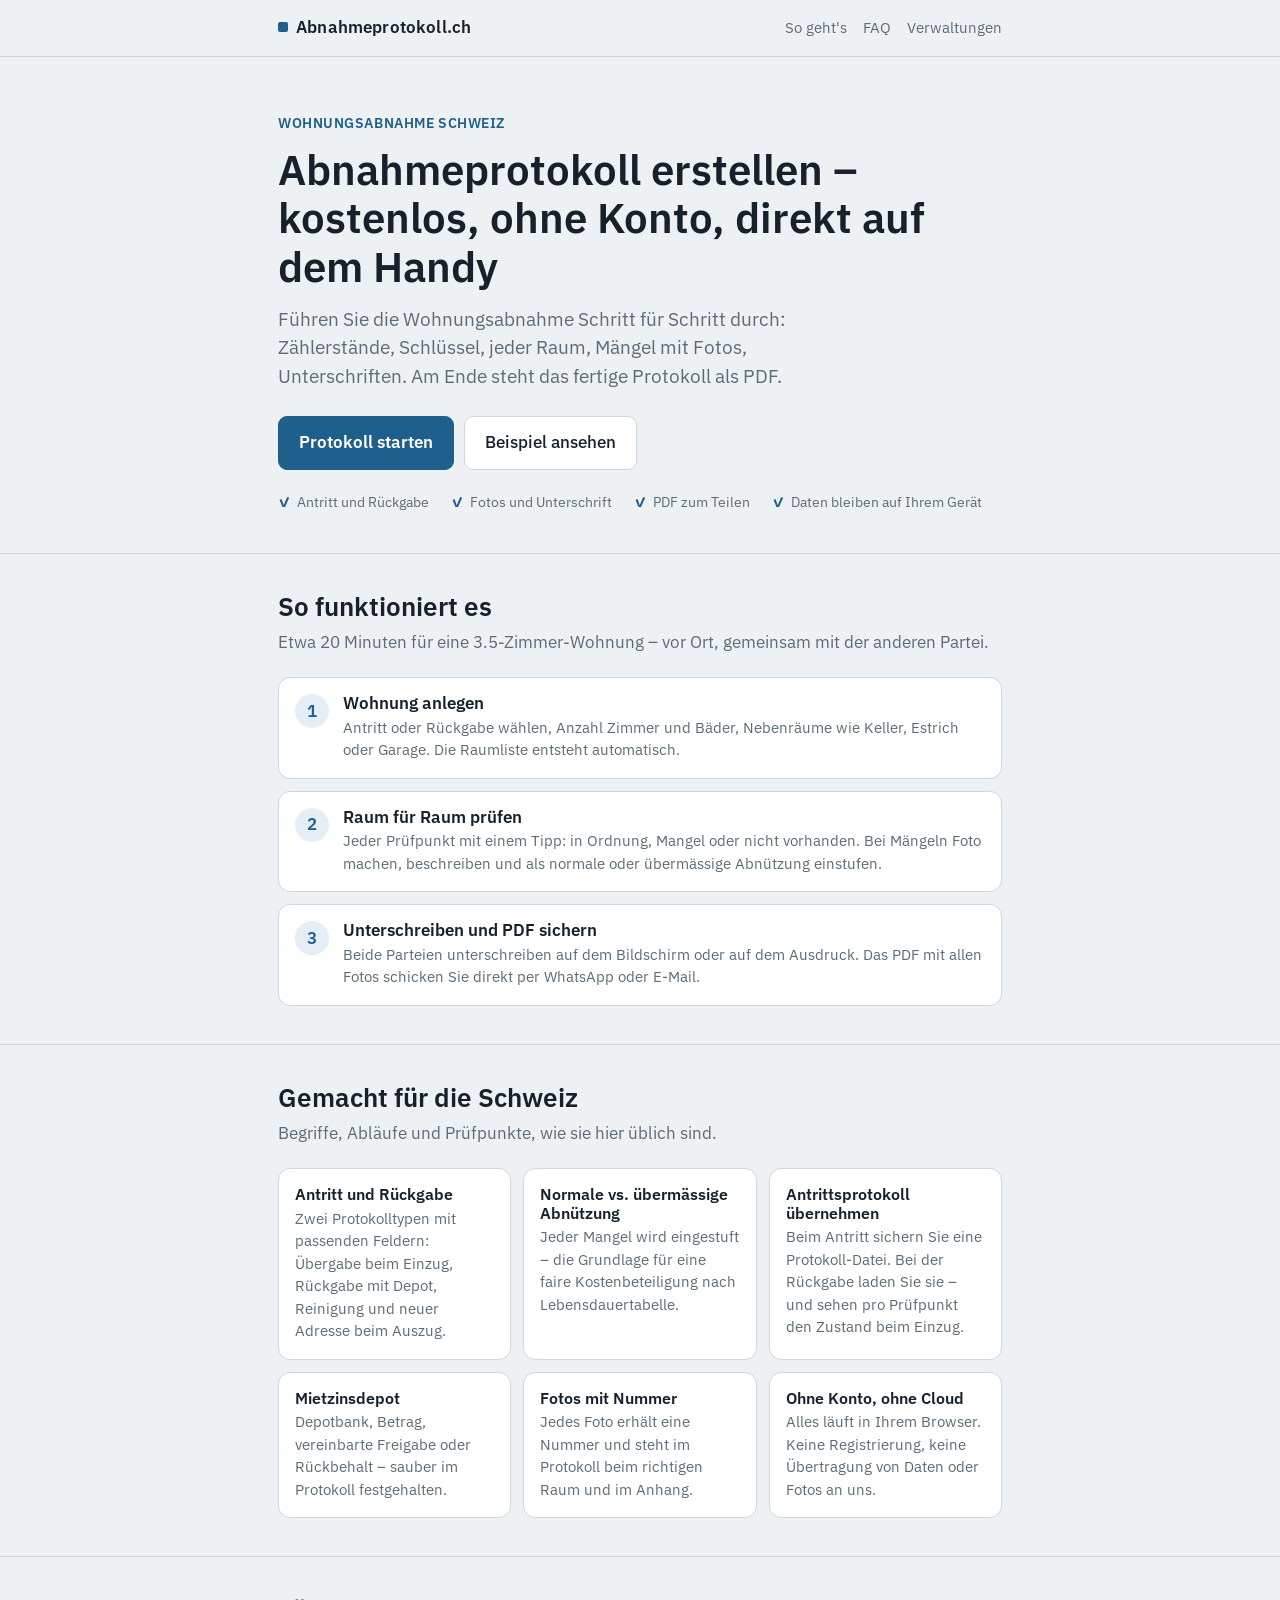
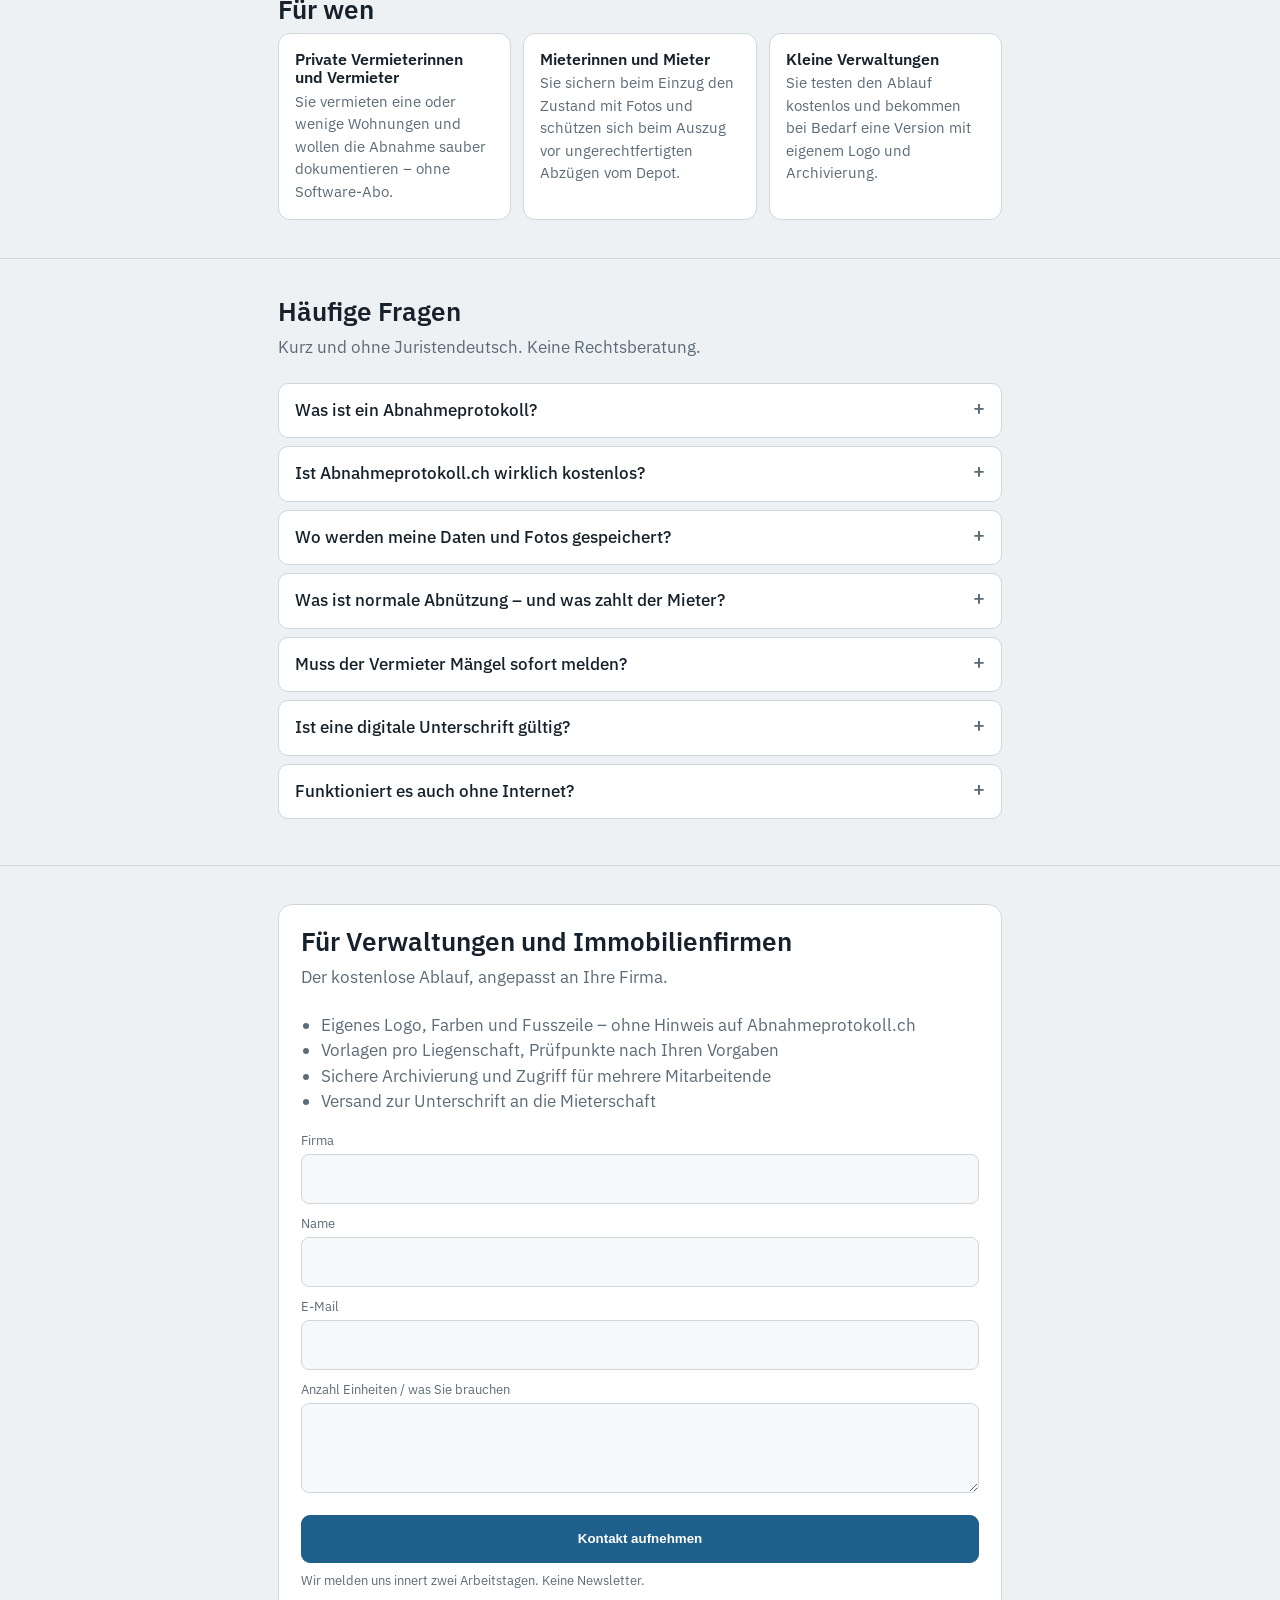
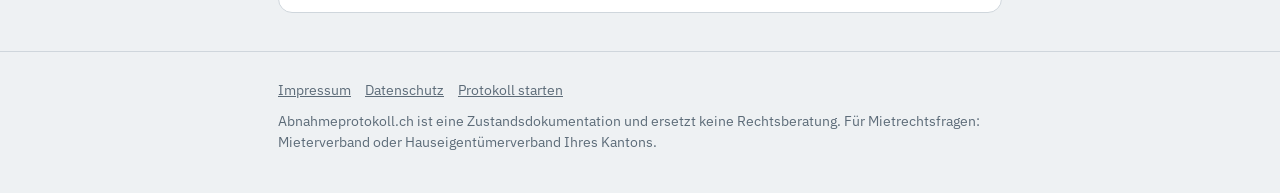
==== index.html @ e37dc55b "Add files via upload" ====
<!DOCTYPE html>
<html lang="de-CH">
<head>
<meta charset="utf-8">
<meta name="viewport" content="width=device-width, initial-scale=1, viewport-fit=cover">
<title>Abnahmeprotokoll erstellen – kostenlos, ohne Konto | Wohnungsabnahme Schweiz</title>
<meta name="description" content="Abnahmeprotokoll für Wohnungsabnahme und Wohnungsübergabe in der Schweiz: Schritt für Schritt auf dem Handy, mit Fotos und Unterschrift, als PDF. Kostenlos, ohne Registrierung, Daten bleiben auf Ihrem Gerät.">
<link rel="canonical" href="https://abnahmeprotokoll.ch/">
<link rel="alternate" hreflang="de-CH" href="https://abnahmeprotokoll.ch/">
<meta property="og:title" content="Abnahmeprotokoll erstellen – kostenlos, ohne Konto">
<meta property="og:description" content="Wohnungsabnahme Schritt für Schritt auf dem Handy. Fotos, Unterschrift, PDF. Kostenlos, Daten bleiben auf Ihrem Gerät.">
<meta property="og:type" content="website">
<meta property="og:locale" content="de_CH">
<meta property="og:url" content="https://abnahmeprotokoll.ch/">
<link rel="preconnect" href="https://fonts.googleapis.com">
<link href="https://fonts.googleapis.com/css2?family=IBM+Plex+Sans:ital,wght@0,400;0,500;0,600;1,400&display=swap" rel="stylesheet">
<script type="application/ld+json">
{"@context":"https://schema.org","@graph":[
 {"@type":"SoftwareApplication","name":"Abnahmeprotokoll.ch","applicationCategory":"BusinessApplication","operatingSystem":"Web","inLanguage":"de-CH","url":"https://abnahmeprotokoll.ch/app","offers":{"@type":"Offer","price":"0","priceCurrency":"CHF"},"description":"Kostenloses Abnahmeprotokoll für die Wohnungsabnahme in der Schweiz – Schritt für Schritt, mit Fotos, Unterschrift und PDF. Ohne Konto, Daten bleiben auf dem Gerät."},
 {"@type":"FAQPage","mainEntity":[
  {"@type":"Question","name":"Was ist ein Abnahmeprotokoll?","acceptedAnswer":{"@type":"Answer","text":"Das Abnahmeprotokoll (auch Übergabeprotokoll oder Wohnungsabnahmeprotokoll) hält den Zustand einer Mietwohnung beim Antritt (Einzug) oder bei der Rückgabe (Auszug) fest: Räume, Mängel, Zählerstände, Schlüssel. Es ist das wichtigste Beweismittel bei Fragen zu Mietzinsdepot, Reparaturen und Abnützung."}},
  {"@type":"Question","name":"Ist Abnahmeprotokoll.ch wirklich kostenlos?","acceptedAnswer":{"@type":"Answer","text":"Ja. Das vollständige Protokoll inklusive Fotos, Unterschriften und PDF ist kostenlos und benötigt kein Konto. Für Verwaltungen bieten wir kostenpflichtige Anpassungen wie eigenes Logo und Archivierung an."}},
  {"@type":"Question","name":"Wo werden meine Daten und Fotos gespeichert?","acceptedAnswer":{"@type":"Answer","text":"Ausschliesslich in Ihrem Browser auf Ihrem Gerät. Es werden keine Protokolldaten oder Fotos an unsere Server übertragen."}},
  {"@type":"Question","name":"Was ist normale Abnützung und was muss der Mieter bezahlen?","acceptedAnswer":{"@type":"Answer","text":"Abnützung durch üblichen Gebrauch geht zulasten des Vermieters. Bei übermässiger Abnützung oder Schäden beteiligt sich der Mieter anteilig, abhängig von Alter und Lebensdauer des Bauteils gemäss paritätischer Lebensdauertabelle. Kleinreparaturen (kleiner Unterhalt) sind Sache des Mieters."}},
  {"@type":"Question","name":"Ist ein digital unterschriebenes Abnahmeprotokoll gültig?","acceptedAnswer":{"@type":"Answer","text":"Für das Abnahmeprotokoll gibt es keine gesetzliche Formvorschrift. Entscheidend ist, dass beide Parteien den festgehaltenen Zustand bestätigen. Das Protokoll kann direkt auf dem Gerät oder auf dem ausgedruckten PDF unterschrieben werden."}}
 ]}
]}
</script>
<style>
:root{--bg:#EEF1F3;--paper:#FFFFFF;--ink:#16212B;--muted:#5C6B78;--line:#CFD6DC;--accent:#1F5F8B;--accent-ink:#fff;--ok-bg:#E4EEF6;--field:#F6F8F9;
 box-sizing:border-box;padding-top:env(safe-area-inset-top,0px);padding-bottom:env(safe-area-inset-bottom,0px)}
@media (prefers-color-scheme:dark){:root:not([data-theme="light"]){--bg:#141A1F;--paper:#1D252C;--ink:#EEF2F4;--muted:#9AA8B3;--line:#36434D;--accent:#6FAEE0;--accent-ink:#0E1B26;--ok-bg:#1E3247;--field:#242E36}}
:root[data-theme="dark"]{--bg:#141A1F;--paper:#1D252C;--ink:#EEF2F4;--muted:#9AA8B3;--line:#36434D;--accent:#6FAEE0;--accent-ink:#0E1B26;--ok-bg:#1E3247;--field:#242E36}
*{box-sizing:border-box}html{scroll-padding-top:env(safe-area-inset-top,0px);scroll-behavior:smooth}
body{margin:0;background:var(--bg);color:var(--ink);font-family:"IBM Plex Sans",-apple-system,"Segoe UI",Helvetica,Arial,sans-serif;font-size:17px;line-height:1.5}
a{color:var(--accent)}h1,h2,h3{margin:0;line-height:1.15;font-weight:600}p{margin:0}
.wrap{max-width:760px;margin:0 auto;padding:0 18px}
header{position:sticky;top:env(safe-area-inset-top,0px);background:var(--bg);z-index:5;border-bottom:1px solid var(--line)}
header .wrap{display:flex;justify-content:space-between;align-items:center;height:56px}
.logo{font-weight:600;text-decoration:none;color:var(--ink);letter-spacing:.01em}
.logo i{display:inline-block;width:10px;height:10px;background:var(--accent);border-radius:2px;margin-right:8px;vertical-align:1px}
nav a{text-decoration:none;color:var(--muted);margin-left:16px;font-size:15px}
.btn{display:inline-flex;align-items:center;justify-content:center;gap:8px;padding:13px 20px;border-radius:9px;border:1px solid var(--line);background:var(--paper);min-height:48px;text-decoration:none;color:inherit;font-weight:500}
.btn.primary{background:var(--accent);color:var(--accent-ink);border-color:var(--accent);font-weight:600}
.btn.block{display:flex;width:100%}
.hero{padding:56px 0 40px}
.hero .kicker{color:var(--accent);font-weight:600;font-size:14px;letter-spacing:.04em;text-transform:uppercase;margin-bottom:12px}
.hero h1{font-size:clamp(30px,6vw,42px);margin-bottom:14px}
.hero p.lead{font-size:19px;color:var(--muted);max-width:600px;margin-bottom:26px}
.hero .cta{display:flex;gap:10px;flex-wrap:wrap}
.trust{display:flex;flex-wrap:wrap;gap:8px 22px;margin-top:22px;font-size:14px;color:var(--muted)}
.trust span::before{content:"✓";color:var(--accent);font-weight:700;margin-right:6px}
section{padding:38px 0;border-top:1px solid var(--line)}
section h2{font-size:26px;margin-bottom:8px}
section p.sub{color:var(--muted);margin-bottom:22px}
.steps{display:grid;gap:12px}
.step{display:flex;gap:14px;background:var(--paper);border:1px solid var(--line);border-radius:12px;padding:16px}
.step b.n{flex:none;width:34px;height:34px;border-radius:50%;background:var(--ok-bg);color:var(--accent);display:flex;align-items:center;justify-content:center;font-weight:600}
.step h3{font-size:17px;margin-bottom:3px}.step p{color:var(--muted);font-size:15px}
.grid{display:grid;grid-template-columns:repeat(auto-fit,minmax(220px,1fr));gap:12px}
.card{background:var(--paper);border:1px solid var(--line);border-radius:12px;padding:16px}
.card h3{font-size:16px;margin-bottom:4px}.card p{color:var(--muted);font-size:15px}
.who{display:grid;grid-template-columns:repeat(auto-fit,minmax(200px,1fr));gap:12px}
details{background:var(--paper);border:1px solid var(--line);border-radius:10px;padding:0 16px;margin-bottom:8px}
summary{cursor:pointer;padding:14px 0;font-weight:500;list-style:none;display:flex;justify-content:space-between;gap:10px}
summary::after{content:"+";color:var(--muted);font-size:20px;line-height:1}
details[open] summary::after{content:"–"}
details p{padding:0 0 14px;color:var(--muted);font-size:15px}
.b2b{background:var(--paper);border:1px solid var(--line);border-radius:14px;padding:22px}
.b2b ul{margin:10px 0 16px;padding-left:20px;color:var(--muted)}
label.f{display:block;margin:10px 0 0}label.f span{display:block;font-size:13px;color:var(--muted);margin-bottom:4px}
input,textarea{width:100%;padding:11px 12px;border:1px solid var(--line);border-radius:8px;background:var(--field);font:inherit;color:inherit;min-height:44px}
textarea{min-height:90px}
footer{padding:28px 0 40px;border-top:1px solid var(--line);font-size:14px;color:var(--muted)}
footer a{color:var(--muted);margin-right:14px}
.privacy{font-size:13px;color:var(--muted);margin-top:8px}
</style>
</head>
<body>
<header><div class="wrap"><a class="logo" href="/"><i></i>Abnahmeprotokoll.ch</a><nav><a href="#so">So geht's</a><a href="#faq">FAQ</a><a href="#verwaltungen">Verwaltungen</a></nav></div></header>

<main>
<div class="hero"><div class="wrap">
  <p class="kicker">Wohnungsabnahme Schweiz</p>
  <h1>Abnahmeprotokoll erstellen – kostenlos, ohne Konto, direkt auf dem Handy</h1>
  <p class="lead">Führen Sie die Wohnungsabnahme Schritt für Schritt durch: Zählerstände, Schlüssel, jeder Raum, Mängel mit Fotos, Unterschriften. Am Ende steht das fertige Protokoll als PDF.</p>
  <div class="cta"><a class="btn primary" href="/app">Protokoll starten</a><a class="btn" href="/app#beispiel">Beispiel ansehen</a></div>
  <div class="trust"><span>Antritt und Rückgabe</span><span>Fotos und Unterschrift</span><span>PDF zum Teilen</span><span>Daten bleiben auf Ihrem Gerät</span></div>
</div></div>

<section id="so"><div class="wrap">
  <h2>So funktioniert es</h2><p class="sub">Etwa 20 Minuten für eine 3.5-Zimmer-Wohnung – vor Ort, gemeinsam mit der anderen Partei.</p>
  <div class="steps">
    <div class="step"><b class="n">1</b><div><h3>Wohnung anlegen</h3><p>Antritt oder Rückgabe wählen, Anzahl Zimmer und Bäder, Nebenräume wie Keller, Estrich oder Garage. Die Raumliste entsteht automatisch.</p></div></div>
    <div class="step"><b class="n">2</b><div><h3>Raum für Raum prüfen</h3><p>Jeder Prüfpunkt mit einem Tipp: in Ordnung, Mangel oder nicht vorhanden. Bei Mängeln Foto machen, beschreiben und als normale oder übermässige Abnützung einstufen.</p></div></div>
    <div class="step"><b class="n">3</b><div><h3>Unterschreiben und PDF sichern</h3><p>Beide Parteien unterschreiben auf dem Bildschirm oder auf dem Ausdruck. Das PDF mit allen Fotos schicken Sie direkt per WhatsApp oder E-Mail.</p></div></div>
  </div>
</div></section>

<section><div class="wrap">
  <h2>Gemacht für die Schweiz</h2><p class="sub">Begriffe, Abläufe und Prüfpunkte, wie sie hier üblich sind.</p>
  <div class="grid">
    <div class="card"><h3>Antritt und Rückgabe</h3><p>Zwei Protokolltypen mit passenden Feldern: Übergabe beim Einzug, Rückgabe mit Depot, Reinigung und neuer Adresse beim Auszug.</p></div>
    <div class="card"><h3>Normale vs. übermässige Abnützung</h3><p>Jeder Mangel wird eingestuft – die Grundlage für eine faire Kostenbeteiligung nach Lebensdauertabelle.</p></div>
    <div class="card"><h3>Antrittsprotokoll übernehmen</h3><p>Beim Antritt sichern Sie eine Protokoll-Datei. Bei der Rückgabe laden Sie sie – und sehen pro Prüfpunkt den Zustand beim Einzug.</p></div>
    <div class="card"><h3>Mietzinsdepot</h3><p>Depotbank, Betrag, vereinbarte Freigabe oder Rückbehalt – sauber im Protokoll festgehalten.</p></div>
    <div class="card"><h3>Fotos mit Nummer</h3><p>Jedes Foto erhält eine Nummer und steht im Protokoll beim richtigen Raum und im Anhang.</p></div>
    <div class="card"><h3>Ohne Konto, ohne Cloud</h3><p>Alles läuft in Ihrem Browser. Keine Registrierung, keine Übertragung von Daten oder Fotos an uns.</p></div>
  </div>
</div></section>

<section><div class="wrap">
  <h2>Für wen</h2>
  <div class="who">
    <div class="card"><h3>Private Vermieterinnen und Vermieter</h3><p>Sie vermieten eine oder wenige Wohnungen und wollen die Abnahme sauber dokumentieren – ohne Software-Abo.</p></div>
    <div class="card"><h3>Mieterinnen und Mieter</h3><p>Sie sichern beim Einzug den Zustand mit Fotos und schützen sich beim Auszug vor ungerechtfertigten Abzügen vom Depot.</p></div>
    <div class="card"><h3>Kleine Verwaltungen</h3><p>Sie testen den Ablauf kostenlos und bekommen bei Bedarf eine Version mit eigenem Logo und Archivierung.</p></div>
  </div>
</div></section>

<section id="faq"><div class="wrap">
  <h2>Häufige Fragen</h2><p class="sub">Kurz und ohne Juristendeutsch. Keine Rechtsberatung.</p>
  <details><summary>Was ist ein Abnahmeprotokoll?</summary><p>Das Abnahmeprotokoll – auch Übergabeprotokoll oder Wohnungsabnahmeprotokoll – hält den Zustand der Mietwohnung beim Antritt (Einzug) oder bei der Rückgabe (Auszug) fest: Räume, Mängel, Zählerstände, Schlüssel. Es ist das wichtigste Beweismittel, wenn es später um Mietzinsdepot, Reparaturen oder Abnützung geht.</p></details>
  <details><summary>Ist Abnahmeprotokoll.ch wirklich kostenlos?</summary><p>Ja. Das vollständige Protokoll inklusive Fotos, Unterschriften und PDF ist kostenlos und benötigt kein Konto. Wir finanzieren das Angebot über Anpassungen für Verwaltungen: eigenes Logo, ohne Hinweis auf Abnahmeprotokoll.ch, Archivierung, mehrere Nutzer.</p></details>
  <details><summary>Wo werden meine Daten und Fotos gespeichert?</summary><p>Ausschliesslich in Ihrem Browser auf Ihrem Gerät. Es werden keine Protokolldaten oder Fotos an unsere Server übertragen. Deshalb: PDF und Protokoll-Datei am Ende sichern – wenn Sie den Browserspeicher löschen, ist das Protokoll weg.</p></details>
  <details><summary>Was ist normale Abnützung – und was zahlt der Mieter?</summary><p>Abnützung durch üblichen Gebrauch geht zulasten des Vermieters. Bei übermässiger Abnützung oder Schäden beteiligt sich der Mieter anteilig, abhängig von Alter und Lebensdauer des Bauteils gemäss paritätischer Lebensdauertabelle von Mieterverband und Hauseigentümerverband. Kleinreparaturen (kleiner Unterhalt) sind Sache des Mieters.</p></details>
  <details><summary>Muss der Vermieter Mängel sofort melden?</summary><p>Ja. Mängel, für die der Mieter haften soll, muss der Vermieter bei der Rückgabe prüfen und sofort rügen (Art. 267a OR). Deshalb gehören sie ins Abnahmeprotokoll. Versteckte Mängel sind nach Entdeckung umgehend zu melden.</p></details>
  <details><summary>Ist eine digitale Unterschrift gültig?</summary><p>Für das Abnahmeprotokoll gibt es keine gesetzliche Formvorschrift. Entscheidend ist, dass beide Parteien den festgehaltenen Zustand bestätigen. Sie können auf dem Gerät unterschreiben oder das PDF ausdrucken und auf Papier unterschreiben.</p></details>
  <details><summary>Funktioniert es auch ohne Internet?</summary><p>Nach dem ersten Laden ja – die Wohnungsabnahme im Keller ohne Empfang ist kein Problem. Öffnen Sie die Seite vorher einmal mit Verbindung.</p></details>
</div></section>

<section id="verwaltungen"><div class="wrap">
  <div class="b2b">
    <h2>Für Verwaltungen und Immobilienfirmen</h2>
    <p class="sub">Der kostenlose Ablauf, angepasst an Ihre Firma.</p>
    <ul><li>Eigenes Logo, Farben und Fusszeile – ohne Hinweis auf Abnahmeprotokoll.ch</li><li>Vorlagen pro Liegenschaft, Prüfpunkte nach Ihren Vorgaben</li><li>Sichere Archivierung und Zugriff für mehrere Mitarbeitende</li><li>Versand zur Unterschrift an die Mieterschaft</li></ul>
    <form name="verwaltungen" method="POST" data-netlify="true" netlify-honeypot="website" action="/danke">
      <input type="hidden" name="form-name" value="verwaltungen"><input type="text" name="website" style="display:none">
      <label class="f"><span>Firma</span><input type="text" name="firma" required></label>
      <label class="f"><span>Name</span><input type="text" name="name" required></label>
      <label class="f"><span>E-Mail</span><input type="email" name="email" required></label>
      <label class="f"><span>Anzahl Einheiten / was Sie brauchen</span><textarea name="nachricht"></textarea></label>
      <button class="btn primary block" type="submit" style="margin-top:14px">Kontakt aufnehmen</button>
      <p class="privacy">Wir melden uns innert zwei Arbeitstagen. Keine Newsletter.</p>
    </form>
  </div>
</div></section>
</main>

<footer><div class="wrap">
  <p><a href="/impressum">Impressum</a><a href="/datenschutz">Datenschutz</a><a href="/app">Protokoll starten</a></p>
  <p style="margin-top:10px">Abnahmeprotokoll.ch ist eine Zustandsdokumentation und ersetzt keine Rechtsberatung. Für Mietrechtsfragen: Mieterverband oder Hauseigentümerverband Ihres Kantons.</p>
</div></footer>
</body>
</html>
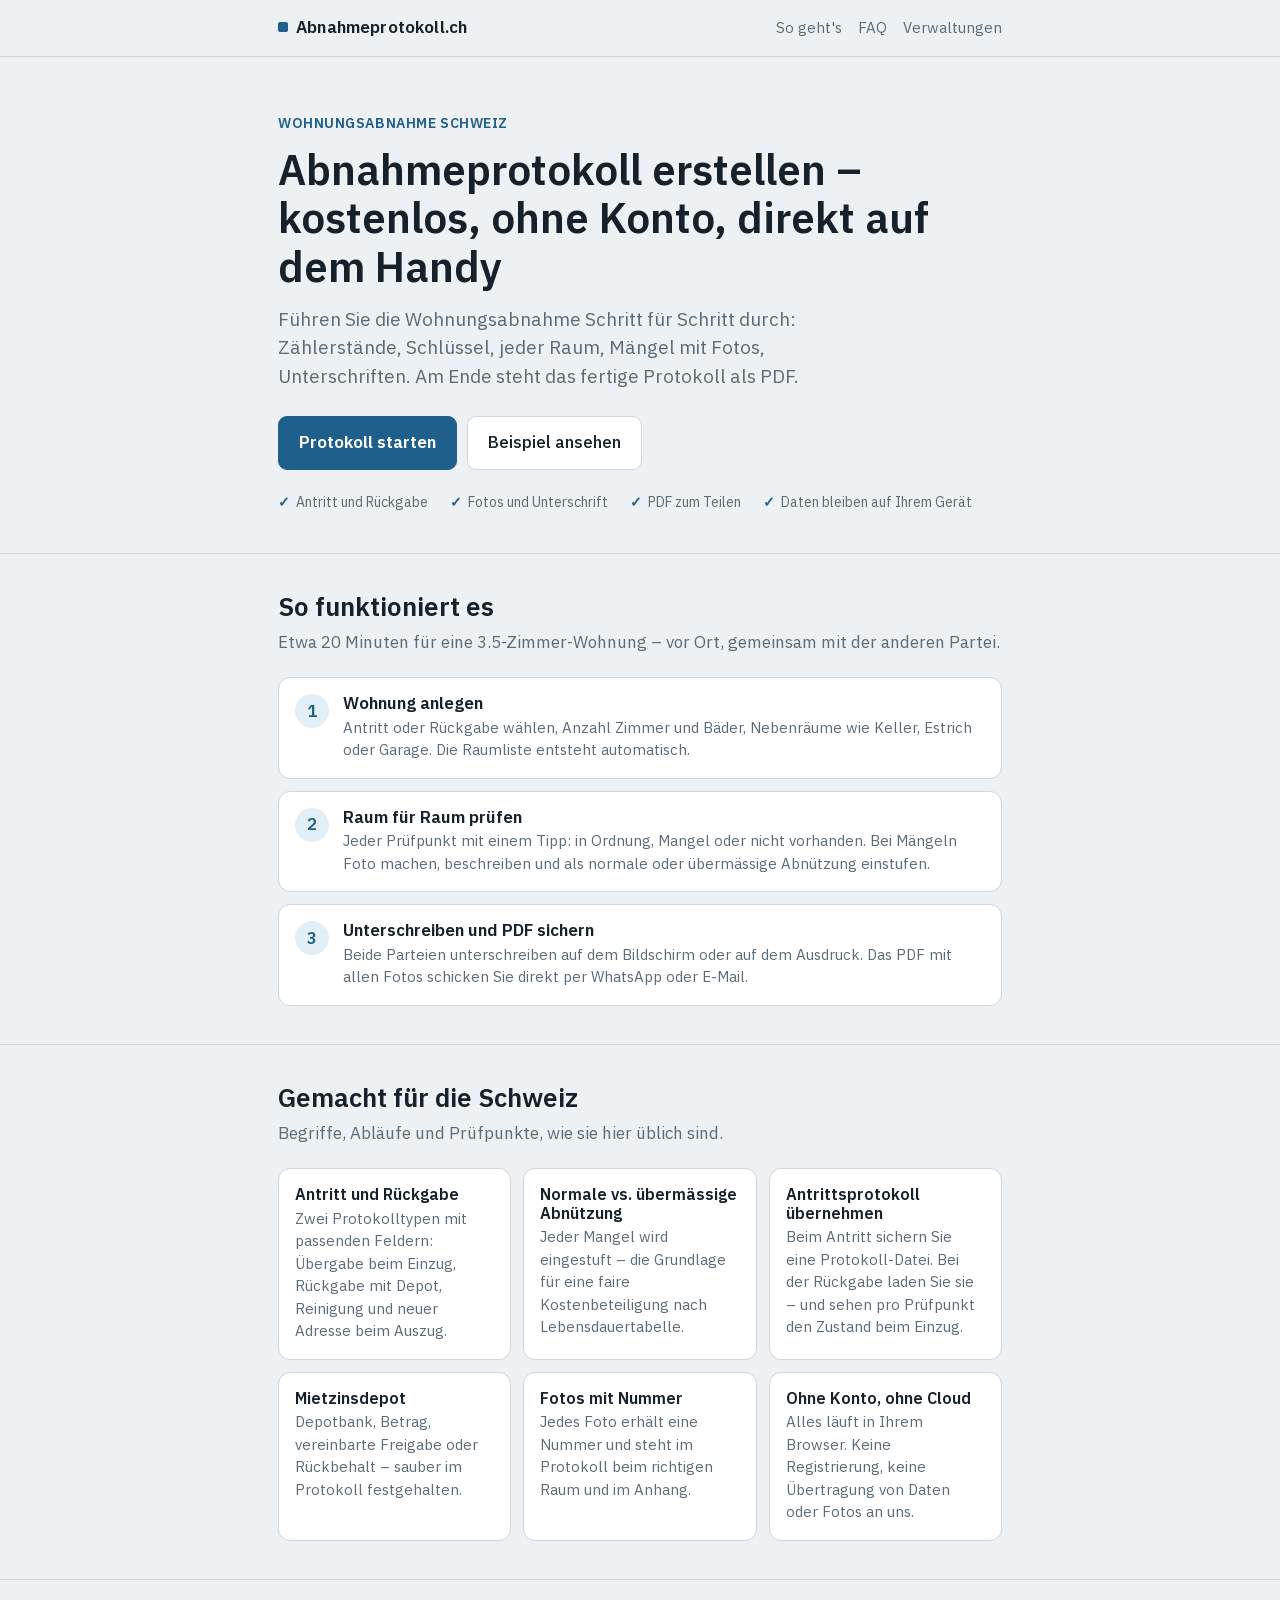
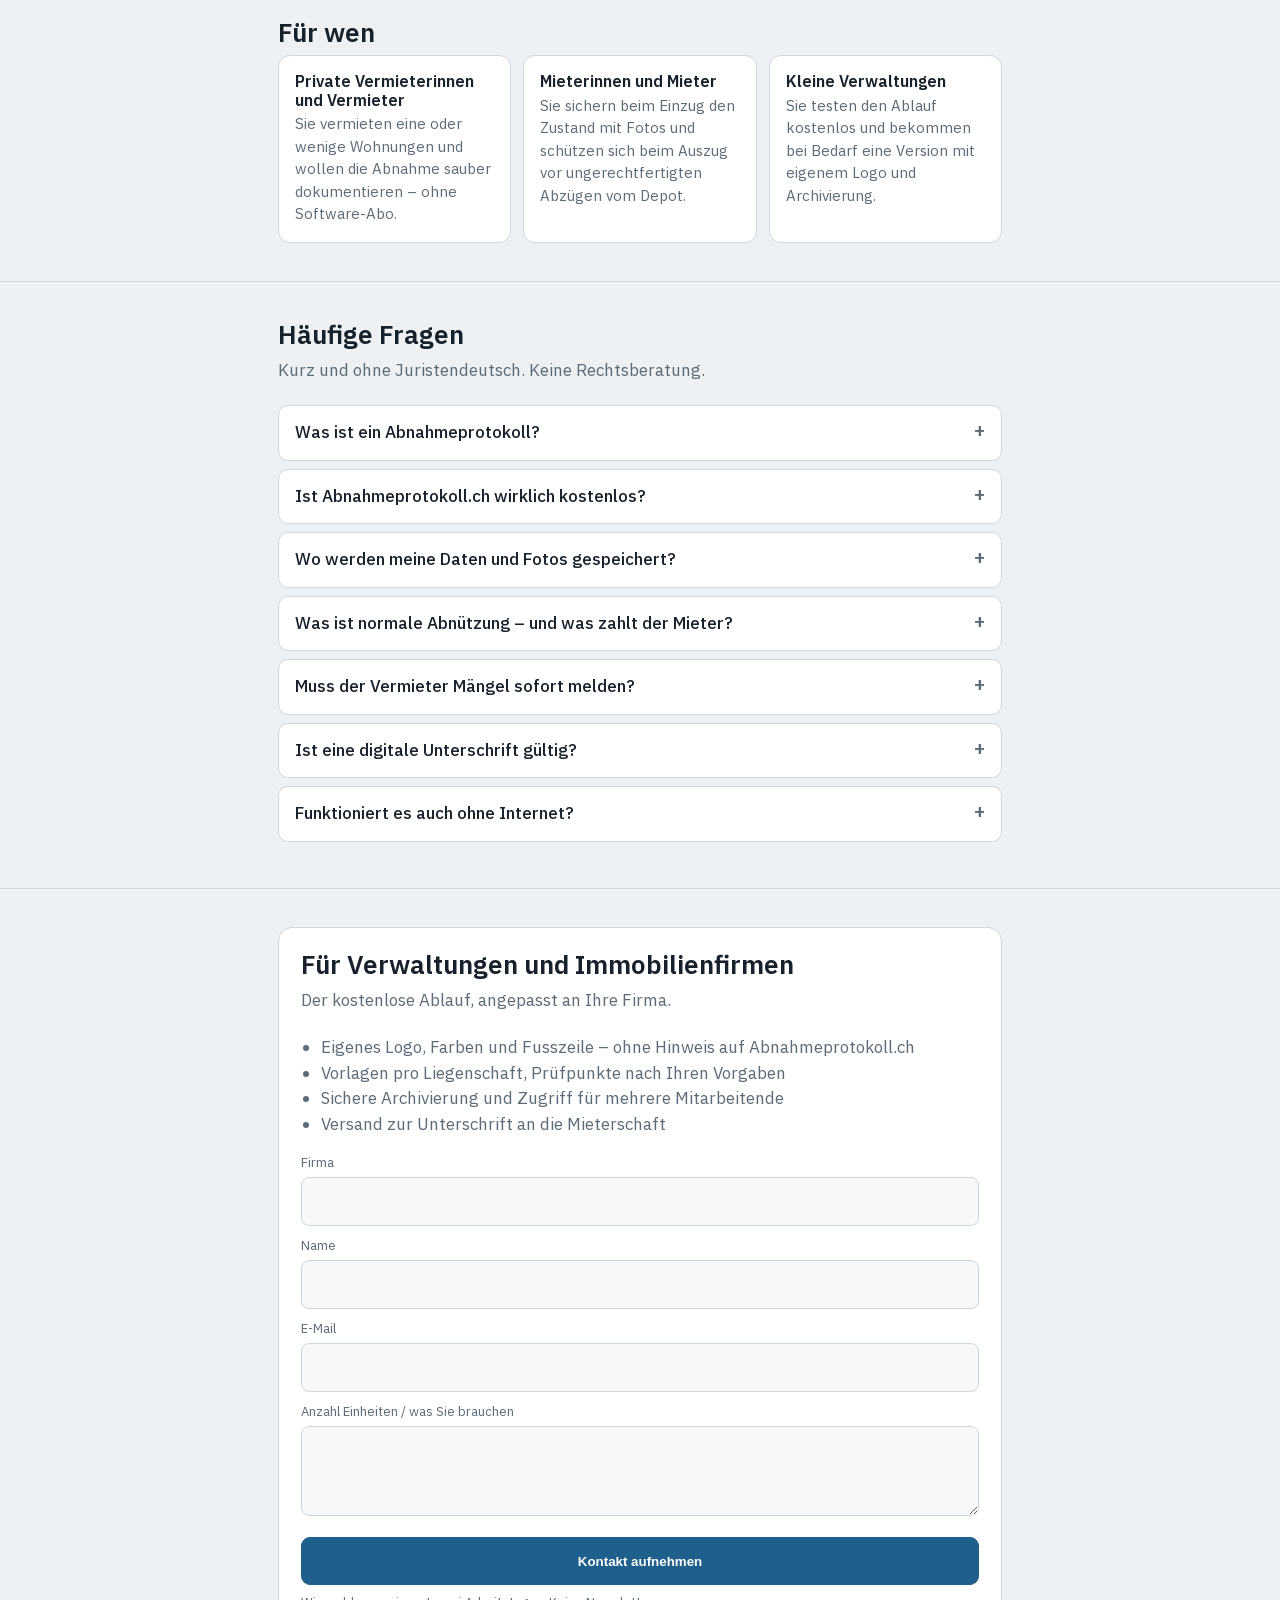
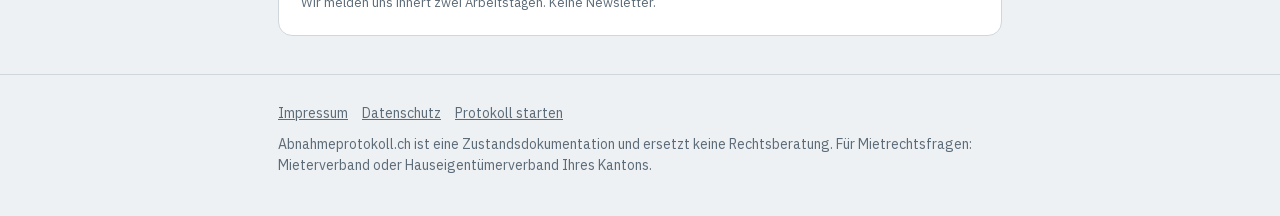
==== commit aa85b89c: "Add PWA, offline service worker, self-hosted fonts, legal pages, 404 - manifest, icons, service work" ====
--- a/index.html
+++ b/index.html
@@ -12,8 +12,14 @@
 <meta property="og:type" content="website">
 <meta property="og:locale" content="de_CH">
 <meta property="og:url" content="https://abnahmeprotokoll.ch/">
-<link rel="preconnect" href="https://fonts.googleapis.com">
-<link href="https://fonts.googleapis.com/css2?family=IBM+Plex+Sans:ital,wght@0,400;0,500;0,600;1,400&display=swap" rel="stylesheet">
+<link rel="manifest" href="/manifest.webmanifest">
+<link rel="icon" href="/icons/icon.svg" type="image/svg+xml">
+<link rel="apple-touch-icon" href="/icons/apple-touch-icon.png">
+<meta name="theme-color" content="#1F5F8B">
+<meta name="apple-mobile-web-app-capable" content="yes">
+<meta name="apple-mobile-web-app-title" content="Abnahme">
+<link rel="preload" href="/fonts/ibm-plex-sans-latin.woff2" as="font" type="font/woff2" crossorigin>
+<link rel="stylesheet" href="/fonts/fonts.css">
 <script type="application/ld+json">
 {"@context":"https://schema.org","@graph":[
  {"@type":"SoftwareApplication","name":"Abnahmeprotokoll.ch","applicationCategory":"BusinessApplication","operatingSystem":"Web","inLanguage":"de-CH","url":"https://abnahmeprotokoll.ch/app","offers":{"@type":"Offer","price":"0","priceCurrency":"CHF"},"description":"Kostenloses Abnahmeprotokoll für die Wohnungsabnahme in der Schweiz – Schritt für Schritt, mit Fotos, Unterschrift und PDF. Ohne Konto, Daten bleiben auf dem Gerät."},
@@ -151,5 +157,6 @@
   <p><a href="/impressum">Impressum</a><a href="/datenschutz">Datenschutz</a><a href="/app">Protokoll starten</a></p>
   <p style="margin-top:10px">Abnahmeprotokoll.ch ist eine Zustandsdokumentation und ersetzt keine Rechtsberatung. Für Mietrechtsfragen: Mieterverband oder Hauseigentümerverband Ihres Kantons.</p>
 </div></footer>
+<script>if('serviceWorker' in navigator)window.addEventListener('load',function(){navigator.serviceWorker.register('/sw.js').catch(function(){});});</script>
 </body>
 </html>
--- a/fonts/fonts.css
+++ b/fonts/fonts.css
@@ -0,0 +1,4 @@
+/* IBM Plex Sans (SIL Open Font License 1.1), selbst gehostet. Variable Schrift: deckt 400, 500 und 600 ab. */
+@font-face{font-family:"IBM Plex Sans";font-style:normal;font-weight:400 600;font-display:swap;src:url(/fonts/ibm-plex-sans-latin.woff2) format("woff2");unicode-range:U+0000-00FF,U+0131,U+0152-0153,U+02BB-02BC,U+02C6,U+02DA,U+02DC,U+0304,U+0308,U+0329,U+2000-206F,U+20AC,U+2122,U+2191,U+2193,U+2212,U+2215,U+FEFF,U+FFFD}
+@font-face{font-family:"IBM Plex Sans";font-style:normal;font-weight:400 600;font-display:swap;src:url(/fonts/ibm-plex-sans-latin-ext.woff2) format("woff2");unicode-range:U+0100-02BA,U+02BD-02C5,U+02C7-02CC,U+02CE-02D7,U+02DD-02FF,U+0304,U+0308,U+0329,U+1D00-1DBF,U+1E00-1E9F,U+1EF2-1EFF,U+2020,U+20A0-20AB,U+20AD-20C0,U+2113,U+2C60-2C7F,U+A720-A7FF}
+@font-face{font-family:"IBM Plex Sans";font-style:italic;font-weight:400;font-display:swap;src:url(/fonts/ibm-plex-sans-italic-latin.woff) format("woff");unicode-range:U+0000-00FF,U+0131,U+0152-0153,U+02BB-02BC,U+02C6,U+02DA,U+02DC,U+0304,U+0308,U+0329,U+2000-206F,U+20AC,U+2122,U+2191,U+2193,U+2212,U+2215,U+FEFF,U+FFFD}
